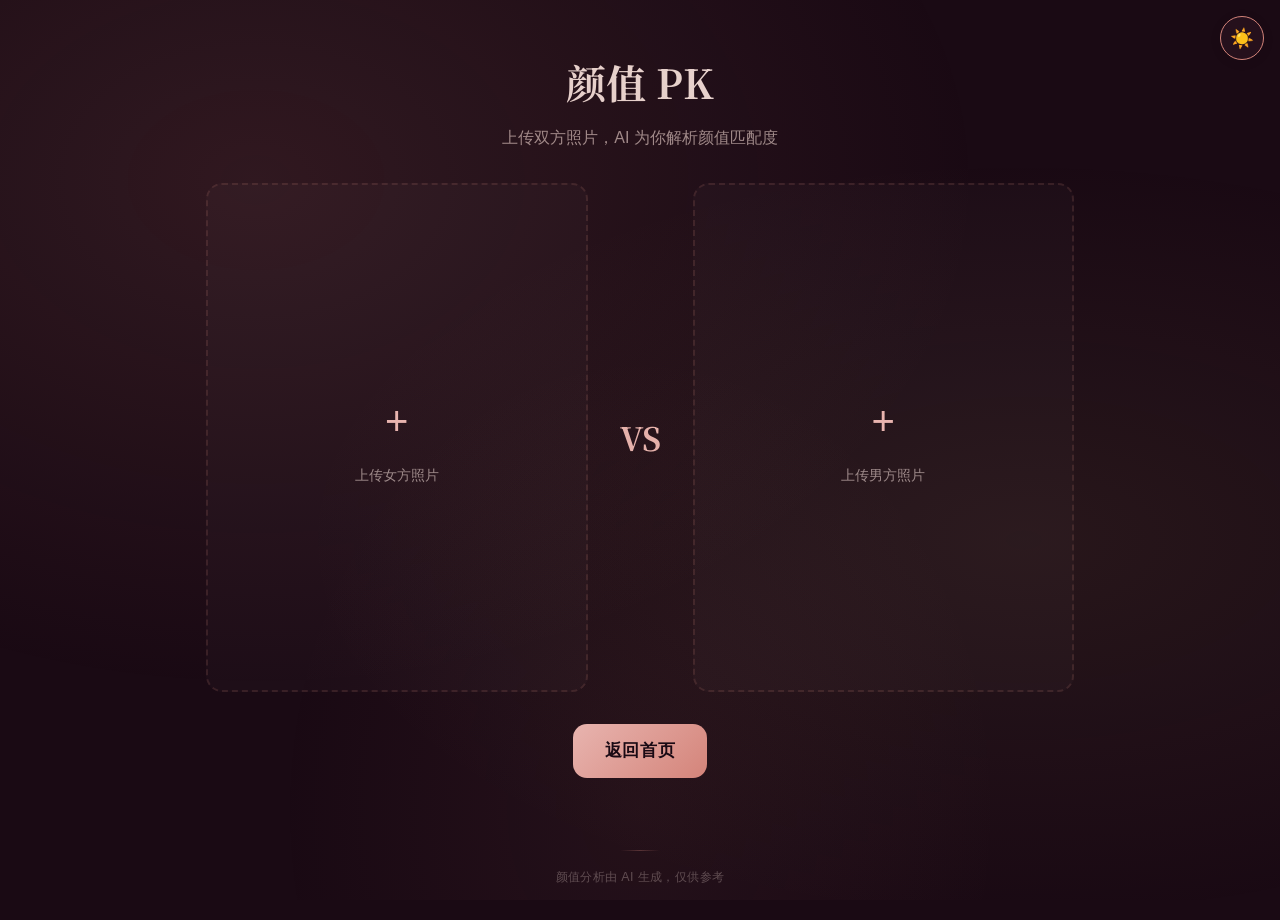
==== templates/beauty.html @ b7fe5a59 "feat: add image caption to beauty analysis + re-upload on photo click" ====
<!DOCTYPE html>
<html lang="zh-CN">
<head>
    <meta charset="UTF-8">
    <meta name="viewport" content="width=device-width, initial-scale=1.0">
    <meta name="theme-color" content="#1a0a14">
    <title>颜值 PK · 灵魂契合度</title>
    <link rel="stylesheet" href="/static/beauty.css">
</head>
<body>
    <button class="theme-toggle" id="theme-toggle" aria-label="切换明暗主题"></button>
    <div class="hearts-container" aria-hidden="true">
        <span class="heart-particle">🌸</span><span class="heart-particle">💕</span><span class="heart-particle">✨</span><span class="heart-particle">💖</span><span class="heart-particle">🌹</span><span class="heart-particle">💗</span><span class="heart-particle">🫧</span><span class="heart-particle">💝</span><span class="heart-particle">💫</span><span class="heart-particle">🌸</span>
    </div>

    <div class="beauty-hero">
        <h1>颜值 PK</h1>
        <p>上传双方照片，AI 为你解析颜值匹配度</p>
    </div>

    <div class="beauty-pk">
        <div class="beauty-side" id="girl-side">
            <div class="beauty-upload" id="girl-upload" onclick="document.getElementById('girl-file').click()">
                <div class="beauty-upload-plus">+</div>
                <div class="beauty-upload-text">上传女方照片</div>
            </div>
            <input type="file" id="girl-file" accept="image/*" style="display:none" onchange="preview(this, 'girl')">
            <div class="beauty-result" id="girl-result">
                <div class="beauty-score-big" id="girl-score">-</div>
                <div class="beauty-score-label">颜值评分</div>
                <div class="beauty-detail" id="girl-detail"></div>
            </div>
        </div>

        <div class="beauty-vs">VS</div>

        <div class="beauty-side" id="user-side">
            <div class="beauty-upload" id="user-upload" onclick="document.getElementById('user-file').click()">
                <div class="beauty-upload-plus">+</div>
                <div class="beauty-upload-text">上传男方照片</div>
            </div>
            <input type="file" id="user-file" accept="image/*" style="display:none" onchange="preview(this, 'user')">
            <div class="beauty-result" id="user-result">
                <div class="beauty-score-big" id="user-score">-</div>
                <div class="beauty-score-label">颜值评分</div>
                <div class="beauty-detail" id="user-detail"></div>
            </div>
        </div>
    </div>

    <div class="beauty-match" id="beauty-match">
        <div class="beauty-match-score" id="match-score"></div>
        <div class="beauty-match-comment" id="match-comment"></div>
    </div>

    <div style="text-align:center;padding:2rem;">
        <a href="/" class="btn" style="display:inline-block;width:auto;padding:0.8rem 2rem;text-decoration:none;">返回首页</a>
    </div>

    <footer class="footer"><p>颜值分析由 AI 生成，仅供参考</p></footer>

    <script>
        function preview(input, who) {
            var file = input.files[0];
            if (!file) return;
            submitted = false;
            var upload = document.getElementById(who + '-upload');
            upload.innerHTML = '<img src="' + URL.createObjectURL(file) + '" alt=""><div class="beauty-upload-overlay">点击更换</div>';
            upload.classList.add('has-photo');
            upload.onclick = function () { document.getElementById(who + '-file').click(); };
            document.getElementById(who + '-result').classList.remove('visible');
            document.getElementById(who + '-score').textContent = '-';
            document.getElementById(who + '-detail').textContent = '';
            document.getElementById('beauty-match').classList.remove('visible');
        }
        function compressImage(file, callback) {
            var reader = new FileReader();
            reader.onload = function (e) {
                var img = new Image();
                img.onload = function () {
                    var maxW = 1024, maxH = 1024;
                    var w = img.width, h = img.height;
                    if (w > maxW || h > maxH) {
                        var ratio = Math.min(maxW / w, maxH / h);
                        w = Math.round(w * ratio); h = Math.round(h * ratio);
                    }
                    var canvas = document.createElement('canvas');
                    canvas.width = w; canvas.height = h;
                    canvas.getContext('2d').drawImage(img, 0, 0, w, h);
                    canvas.toBlob(function (blob) { callback(blob); }, 'image/jpeg', 0.7);
                };
                img.src = e.target.result;
            };
            reader.readAsDataURL(file);
        }
        var submitted = false;
        function checkBoth() {
            if (submitted) return;
            var gf = document.getElementById('girl-file').files[0];
            var uf = document.getElementById('user-file').files[0];
            if (!gf || !uf) return;
            submitted = true;
            document.getElementById('girl-score').textContent = '...';
            document.getElementById('user-score').textContent = '...';
            document.getElementById('girl-result').classList.add('visible');
            document.getElementById('user-result').classList.add('visible');
            document.getElementById('girl-detail').textContent = '正在压缩图片…';
            document.getElementById('user-detail').textContent = '正在压缩图片…';
            var girlDone = false, userDone = false, girlData = null, userData = null;
            function sendOne(who, file) {
                compressImage(file, function (compressed) {
                    var fd = new FormData();
                    fd.append('photo', compressed, who + '.jpg');
                    document.getElementById(who + '-detail').textContent = 'AI 正在分析中…';
                    fetch('/api/beauty/single', { method: 'POST', body: fd })
                        .then(function (r) { return r.json(); })
                        .then(function (data) {
                            if (data.error) { document.getElementById(who + '-detail').textContent = data.error; return; }
                            showResult(who, data);
                            if (who === 'girl') { girlDone = true; girlData = data; }
                            else { userDone = true; userData = data; }
                            if (girlDone && userDone) {
                                showMatch(girlData, userData);
                            }
                        })
                        .catch(function () { submitted = false; });
                });
            }
            document.getElementById('girl-detail').textContent = '正在压缩…';
            document.getElementById('user-detail').textContent = '正在压缩…';
            sendOne('girl', gf);
            sendOne('user', uf);
        }
        function showMatch(gd, ud) {
            var gap = Math.abs((gd.score||0) - (ud.score||0));
            var match = Math.max(0, 100 - Math.round(gap * 15));
            var comment;
            if (gap <= 0.5) comment = '天作之合，颜值非常登对！';
            else if (gap <= 1.5) comment = '颜值匹配度较高，很般配';
            else if (gap <= 2.5) comment = '颜值有一定差距，但互补也是魅力';
            else comment = '颜值差异较大，不过真爱不看脸';
            document.getElementById('match-score').textContent = '颜值匹配度：' + match + ' 分';
            document.getElementById('match-comment').textContent = comment;
            document.getElementById('beauty-match').classList.add('visible');
        }
        function showResult(who, data) {
            document.getElementById(who + '-result').classList.add('visible');
            document.getElementById(who + '-score').textContent = (data.score || 0).toFixed(1);
            var detail = (data.description || '') + '<br><br>';
            detail += '肤质：' + (data.skin || '-') + '<br>';
            detail += '脸型：' + (data.face_shape || '-') + '<br>';
            if (data.features) detail += data.features + '<br>';
            if (data.overall) detail += data.overall;
            document.getElementById(who + '-detail').innerHTML = detail;
        }
        (function () {
            var t = document.getElementById('theme-toggle');
            var h = document.documentElement;
            var s = localStorage.getItem('theme');
            if (s) h.setAttribute('data-theme', s);
            t.addEventListener('click', function () {
                var n = h.getAttribute('data-theme') === 'light' ? 'dark' : 'light';
                h.setAttribute('data-theme', n); localStorage.setItem('theme', n);
            });
        })();
    </script>
</body>
</html>
---- static/beauty.css ----
/* beauty.css — 颜值 PK 页面样式 */
@import url('/static/style.css');

.beauty-hero { text-align: center; padding: 3rem 1rem 2rem; }
.beauty-hero h1 { font-family: "Noto Serif SC", serif; font-size: 2.5rem; color: var(--cream); }
.beauty-hero p { color: var(--text-dim); margin-top: 0.5rem; }

.beauty-pk { display: flex; gap: 2rem; max-width: 900px; margin: 0 auto; padding: 0 1rem; }
.beauty-side { flex: 1; }
.beauty-upload { aspect-ratio: 3/4; border: 2px dashed var(--border); border-radius: 16px; display: flex; flex-direction: column; align-items: center; justify-content: center; cursor: pointer; transition: border-color 0.3s, background 0.3s; background: rgba(255,245,240,0.02); overflow: hidden; position: relative; }
.beauty-upload:hover { border-color: var(--rose); background: rgba(212,132,122,0.04); }
.beauty-upload.has-photo { border-style: solid; border-color: var(--rose); }
.beauty-upload img { width: 100%; height: 100%; object-fit: cover; position: absolute; inset: 0; }
.beauty-upload-overlay { position: absolute; inset: 0; background: rgba(0,0,0,0.5); display: flex; align-items: center; justify-content: center; color: #fff; font-size: 0.9rem; opacity: 0; transition: opacity 0.3s; z-index: 2; border-radius: 16px; }
.beauty-upload:hover .beauty-upload-overlay { opacity: 1; }
.beauty-upload-text { color: var(--text-dim); font-size: 0.9rem; z-index: 1; }
.beauty-upload-plus { font-size: 2.5rem; color: var(--rose-light); margin-bottom: 0.5rem; z-index: 1; }

.beauty-vs { display: flex; align-items: center; font-family: "Noto Serif SC", serif; font-size: 2rem; color: var(--rose-light); font-weight: 700; }

.beauty-result { display: none; text-align: center; padding: 1.5rem 0; }
.beauty-result.visible { display: block; }
.beauty-score-big { font-family: "Noto Serif SC", serif; font-size: 3.5rem; font-weight: 700; color: var(--rose-light); line-height: 1; }
.beauty-score-label { color: var(--text-dim); font-size: 0.85rem; margin-top: 0.3rem; }
.beauty-detail { color: var(--text-dim); font-size: 0.85rem; margin-top: 0.5rem; line-height: 1.6; }

.beauty-match { text-align: center; padding: 1.5rem 0; display: none; }
.beauty-match.visible { display: block; }
.beauty-match-score { font-size: 1.5rem; font-weight: 700; color: var(--gold); }
.beauty-match-comment { color: var(--text-dim); margin-top: 0.3rem; }

@media (max-width: 700px) {
    .beauty-pk { flex-direction: column; }
    .beauty-vs { transform: rotate(90deg); }
}
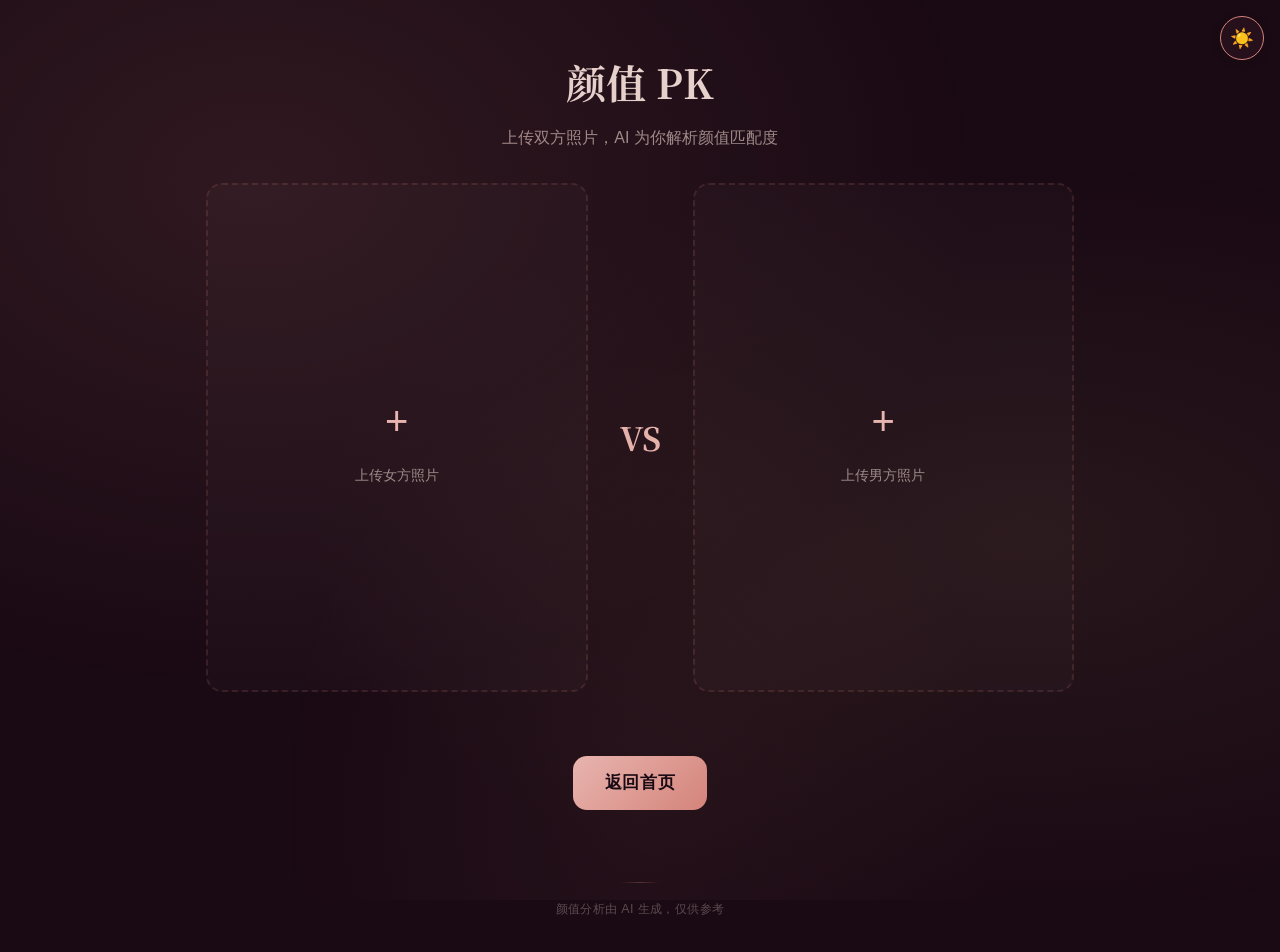
==== commit e1b33f48: "feat: add confirm button to beauty PK — upload then click to analyze" ====
--- a/templates/beauty.html
+++ b/templates/beauty.html
@@ -48,6 +48,10 @@
         </div>
     </div>
 
+    <div style="text-align:center;padding:1rem;">
+        <button class="share-expand-btn" id="analyze-btn" style="display:none;font-size:1rem;padding:0.6rem 2rem;" onclick="startAnalysis()">开始颜值分析</button>
+    </div>
+
     <div class="beauty-match" id="beauty-match">
         <div class="beauty-match-score" id="match-score"></div>
         <div class="beauty-match-comment" id="match-comment"></div>
@@ -63,15 +67,16 @@
         function preview(input, who) {
             var file = input.files[0];
             if (!file) return;
-            submitted = false;
-            var upload = document.getElementById(who + '-upload');
-            upload.innerHTML = '<img src="' + URL.createObjectURL(file) + '" alt=""><div class="beauty-upload-overlay">点击更换</div>';
-            upload.classList.add('has-photo');
-            upload.onclick = function () { document.getElementById(who + '-file').click(); };
+            document.getElementById(who + '-upload').innerHTML = '<img src="' + URL.createObjectURL(file) + '" alt=""><div class="beauty-upload-overlay">点击更换</div>';
+            document.getElementById(who + '-upload').classList.add('has-photo');
+            document.getElementById(who + '-upload').onclick = function () { document.getElementById(who + '-file').click(); };
             document.getElementById(who + '-result').classList.remove('visible');
             document.getElementById(who + '-score').textContent = '-';
             document.getElementById(who + '-detail').textContent = '';
             document.getElementById('beauty-match').classList.remove('visible');
+            var gf = document.getElementById('girl-file').files[0];
+            var uf = document.getElementById('user-file').files[0];
+            document.getElementById('analyze-btn').style.display = (gf && uf) ? 'inline-block' : 'none';
         }
         function compressImage(file, callback) {
             var reader = new FileReader();
@@ -93,25 +98,23 @@
             };
             reader.readAsDataURL(file);
         }
-        var submitted = false;
-        function checkBoth() {
-            if (submitted) return;
+        function startAnalysis() {
             var gf = document.getElementById('girl-file').files[0];
             var uf = document.getElementById('user-file').files[0];
             if (!gf || !uf) return;
-            submitted = true;
+            document.getElementById('analyze-btn').style.display = 'none';
             document.getElementById('girl-score').textContent = '...';
             document.getElementById('user-score').textContent = '...';
             document.getElementById('girl-result').classList.add('visible');
             document.getElementById('user-result').classList.add('visible');
-            document.getElementById('girl-detail').textContent = '正在压缩图片…';
-            document.getElementById('user-detail').textContent = '正在压缩图片…';
+            document.getElementById('girl-detail').textContent = '正在压缩…';
+            document.getElementById('user-detail').textContent = '正在压缩…';
             var girlDone = false, userDone = false, girlData = null, userData = null;
             function sendOne(who, file) {
                 compressImage(file, function (compressed) {
+                    document.getElementById(who + '-detail').textContent = 'AI 正在分析中…';
                     var fd = new FormData();
                     fd.append('photo', compressed, who + '.jpg');
-                    document.getElementById(who + '-detail').textContent = 'AI 正在分析中…';
                     fetch('/api/beauty/single', { method: 'POST', body: fd })
                         .then(function (r) { return r.json(); })
                         .then(function (data) {
@@ -119,15 +122,10 @@
                             showResult(who, data);
                             if (who === 'girl') { girlDone = true; girlData = data; }
                             else { userDone = true; userData = data; }
-                            if (girlDone && userDone) {
-                                showMatch(girlData, userData);
-                            }
-                        })
-                        .catch(function () { submitted = false; });
+                            if (girlDone && userDone) showMatch(girlData, userData);
+                        });
                 });
             }
-            document.getElementById('girl-detail').textContent = '正在压缩…';
-            document.getElementById('user-detail').textContent = '正在压缩…';
             sendOne('girl', gf);
             sendOne('user', uf);
         }
